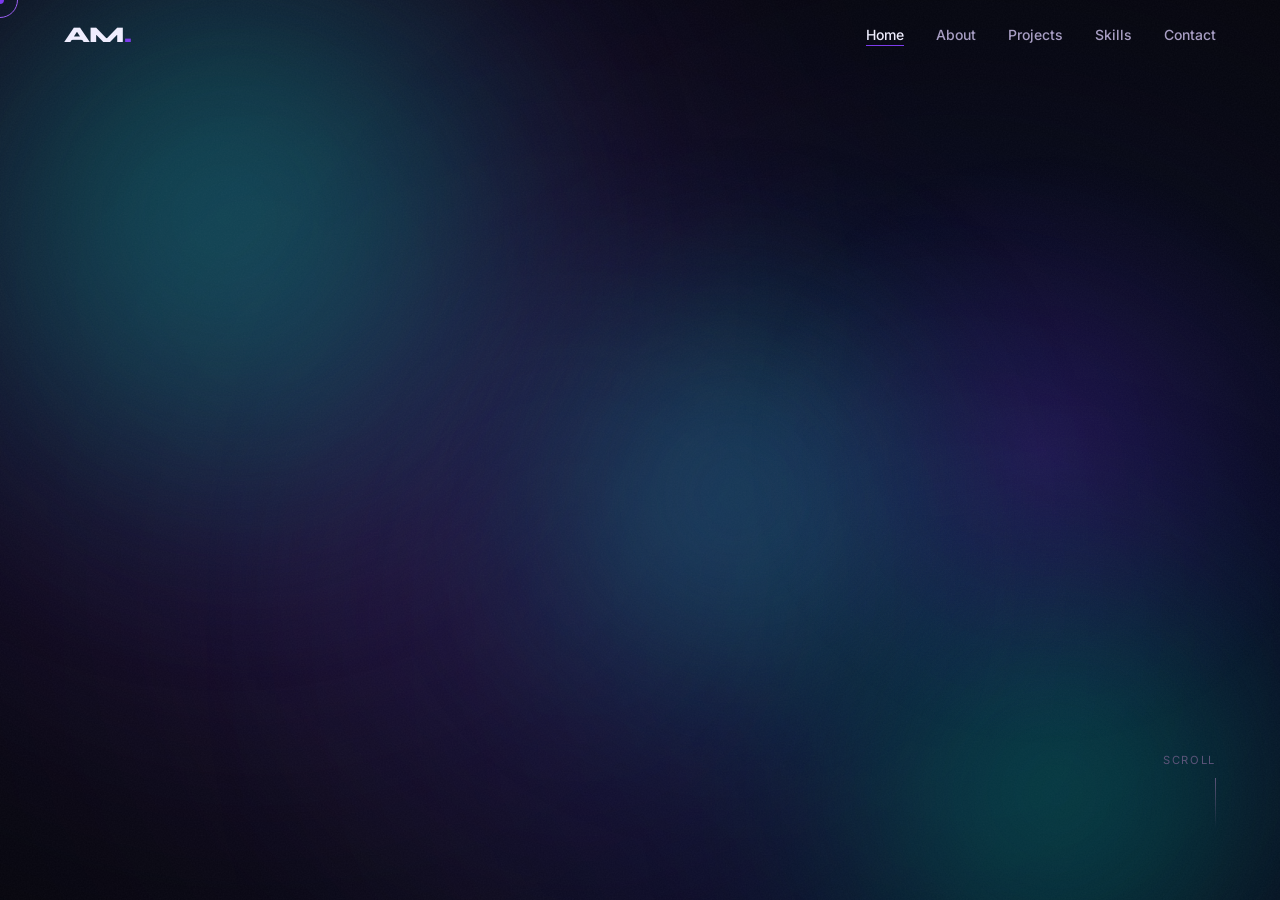
==== index.html @ 467dbfb1 "feat: add Open Graph and Twitter meta tags for social preview" ====
<!DOCTYPE html>
<html lang="en">
  <head>
    <meta charset="UTF-8" />
    <meta name="viewport" content="width=device-width, initial-scale=1.0" />
    <meta name="description" content="Portfolio of Amir Mahdian — Computer Engineer building across ML, security, web, systems & robotics" />
    <title>Amir Mahdian · Portfolio</title>
    <link rel="preconnect" href="https://fonts.googleapis.com" />
    <link rel="preconnect" href="https://fonts.gstatic.com" crossorigin />
    <link rel="preconnect" href="https://cdn.jsdelivr.net" crossorigin />
    <!-- Preload critical font files directly -->
    <link rel="preload" href="https://fonts.gstatic.com/s/syne/v22/8vIH7w4qzbaVz3x0.woff2" as="font" type="font/woff2" crossorigin />

    <!-- Load fonts async so they don't block render -->
    <link rel="preconnect" href="https://fonts.googleapis.com" />
    <link rel="preconnect" href="https://fonts.gstatic.com" crossorigin />
    <link rel="stylesheet" href="https://fonts.googleapis.com/css2?family=Syne:wght@400;600;700;800&family=Inter:wght@300;400;500;600&display=swap" media="print" onload="this.media='all'" />
    <noscript><link rel="stylesheet" href="https://fonts.googleapis.com/css2?family=Syne:wght@400;600;700;800&family=Inter:wght@300;400;500;600&display=swap" /></noscript>
    <link rel="icon" type="image/svg+xml" href="data:image/svg+xml,<svg xmlns='http://www.w3.org/2000/svg' viewBox='0 0 100 100'><rect width='100' height='100' rx='16' fill='%2308080F'/><text y='72' x='46' text-anchor='middle' font-size='48' font-family='sans-serif' font-weight='900' fill='%23F0EEFF'>AM</text><text y='72' x='82' text-anchor='middle' font-size='60' font-family='sans-serif' font-weight='900' fill='%237C3AED'>.</text></svg>" />
    <link rel="stylesheet" href="css/style.css" />

    <!-- ─── Open Graph — LinkedIn, Slack, Discord, iMessage previews ─── -->
    <meta property="og:type"         content="website" />
    <meta property="og:url"          content="https://amirm4hz.github.io" />
    <meta property="og:title"        content="Amir Mahdian · Computer Engineer" />
    <meta property="og:description"  content="Final-year CE student building across ML, cybersecurity, full-stack web and robotics. Based in Auckland, NZ." />
    <meta property="og:image"        content="https://amirm4hz.github.io/assets/images/og-preview.jpg" />
    <meta property="og:image:width"  content="1200" />
    <meta property="og:image:height" content="630" />
    <meta property="og:site_name"    content="Amir Mahdian Portfolio" />

    <!-- ─── Twitter / X card ─── -->
    <meta name="twitter:card"        content="summary_large_image" />
    <meta name="twitter:title"       content="Amir Mahdian · Computer Engineer" />
    <meta name="twitter:description" content="Final-year CE student building across ML, cybersecurity, full-stack web and robotics. Based in Auckland, NZ." />
    <meta name="twitter:image"       content="https://amirm4hz.github.io/assets/images/og-preview.jpg" />
  </head>
  <body>

    <div class="scroll-progress" id="scrollProgress"></div>
    <!-- Grain texture overlay -->
    <svg class="grain" aria-hidden="true">
      <filter id="grain-filter">
        <feTurbulence
          type="fractalNoise"
          baseFrequency="0.65"
          numOctaves="3"
          stitchTiles="stitch"
        />
        <feColorMatrix type="saturate" values="0" />
      </filter>
      <rect width="100%" height="100%" filter="url(#grain-filter)" />
    </svg>
    
    <div class="nebula-bg" aria-hidden="true">
      <div class="nebula-blob blob-1"></div>
      <div class="nebula-blob blob-2"></div>
      <div class="nebula-blob blob-3"></div>
    </div>

    <!-- PAGE LOADER -->
    <div class="loader" id="loader">
      <span class="loader__logo">AM<span class="accent">.</span></span>
    </div>

    <!-- CUSTOM CURSOR -->
    <div class="cursor-dot" id="cursorDot"></div>
    <div class="cursor-outline" id="cursorOutline"></div>

    <!-- NAV -->
    <nav class="nav" id="nav">
      <div class="nav__logo">AM<span class="accent">.</span></div>
      <ul class="nav__links">
        <li><a href="#hero"     class="nav__link">Home</a></li>
        <li><a href="#about"    class="nav__link">About</a></li>
        <li><a href="#projects" class="nav__link">Projects</a></li>
        <li><a href="#skills"   class="nav__link">Skills</a></li>
        <li><a href="#contact"  class="nav__link">Contact</a></li>
      </ul>
      <button class="nav__hamburger" id="hamburger" aria-label="Toggle menu">
        <span></span><span></span><span></span>
      </button>
    </nav>

    <!-- Aurora — fixed globally across all sections -->
    <div class="aurora" aria-hidden="true">
      <div class="aurora__blob aurora__blob--1"></div>
      <div class="aurora__blob aurora__blob--2"></div>
      <div class="aurora__blob aurora__blob--3"></div>
    </div>

    <main class="scroll-container" id="scrollContainer">

      <!-- ═══ HERO ═══ -->
      <section class="section" id="hero">
        <div class="starfield" aria-hidden="true"></div>
        <div class="hero__content">
          <p class="hero__greeting">Hey, I'm</p>
          <h1 class="hero__name" data-text="Amir Mahdian">Amir Mahdian</h1>
          <div class="hero__title-wrap">
            <span class="hero__title-static">I build&nbsp;</span>
            <span class="hero__typewriter" id="typewriter"></span>
          </div>
          <p class="hero__bio">
            Striker mentality meets silicon. I don't just write code, I engineer experiences that hit hard and fast. From AI that anticipates your needs to systems that run like they're chasing a World Cup, every line serves the user and pushes the limits of what's possible.
          </p>
          <div class="hero__cta">
            <a href="#projects" class="btn btn--primary">View Projects</a>
            <a href="#contact"  class="btn btn--outline">Get In Touch</a>
          </div>
        </div>
        <div class="hero__orb" aria-hidden="true"></div>
        <div class="scroll-hint" aria-hidden="true">
          <span>scroll</span>
          <div class="scroll-hint__line"></div>
        </div>
      </section>

      <!-- ═══ ABOUT ═══ -->
      <section class="section" id="about">

        <!-- Background photo slideshow -->
        <div class="about__slideshow" aria-hidden="true" id="aboutSlideshow">
          <div class="about__slide is-active" style="background-image: url('assets/images/slideshow/slide1.webp')"></div>
          <div class="about__slide" style="background-image: url('assets/images/slideshow/slide2.webp')"></div>
          <div class="about__slide" style="background-image: url('assets/images/slideshow/slide3.webp')"></div>
          <div class="about__slide" style="background-image: url('assets/images/slideshow/slide4.webp')"></div>
          <div class="about__slide" style="background-image: url('assets/images/slideshow/slide5.webp')"></div>
        </div>
        <div class="about__overlay" aria-hidden="true"></div>

        <div class="section__inner">
          <h2 class="section__title">About <span class="accent">Me</span></h2>
          <div class="about__grid">

            <div class="about__avatar-wrap">
              <div class="about__avatar">
                <img
                  src="assets/images/avatar.webp"
                  alt="Amir Mahdian"
                  class="about__img"
                  loading="lazy"
                  decoding="async"
                  fetchpriority="low"
                  onerror="this.style.display='none'; document.querySelector('.about__avatar-fallback').style.display='flex';"
                />
                <div class="about__avatar-fallback">AM</div>
              </div>
              <div class="about__blob" aria-hidden="true"></div>
            </div>

            <div class="about__text">
              <p class="about__bio">
                I’m a final-year Computer Engineering student at the University of Auckland
                 who loves turning abstract logic into tangible solutions. My technical 
                 background is a bit of a Swiss Army knife—spanning machine learning, 
                 cybersecurity, full-stack web, and robotics. Whether I'm architecting a 
                 complex system or hunting for goals as a striker for Albany United, I'm 
                 always looking for the most efficient way to hit the target.
              </p>
              <!-- Cycling facts typewriter -->
              <div class="about__fact-wrap" style="min-height: 2rem;">
                <span class="scramble-text accent" id="aboutFactText">[SYS.EDU] B.E. (Hons) Computer Engineering @ UoA</span> <span class="cursor-blink">_</span>
              </div>
            </div>

          </div>
        </div>
      </section>

      <!-- ═══ PROJECTS ═══ -->
      <section class="section" id="projects">
        <div class="starfield" aria-hidden="true"></div>
        <div class="section__inner">
          <h2 class="section__title">Personal <span class="accent">Projects</span></h2>
          <div class="projects__grid">

            <!-- Project 1 -->
            <div class="project-card project-card--security" data-tilt data-tilt-max="8" data-tilt-glare data-tilt-max-glare="0.15">
              <div class="project-card__banner" style="--card-color:#E74C3C">
                <img src="https://cdn.jsdelivr.net/gh/devicons/devicon@latest/icons/python/python-original.svg" 
                     class="project-card__banner-icon" alt="Python" width="28" height="28" loading="lazy">
                <img src="https://cdn.jsdelivr.net/gh/devicons/devicon@latest/icons/scikitlearn/scikitlearn-original.svg" 
                     class="project-card__banner-icon" alt="scikit-learn" width="28" height="28" loading="lazy">
              </div>
              <div class="project-card__top">
                <span class="project-card__num">01</span>
                <div class="project-card__links">
                  <a href="https://github.com/amirm4hz/network-ids" target="_blank" rel="noopener" class="icon-link" aria-label="GitHub">
                    <svg xmlns="http://www.w3.org/2000/svg" viewBox="0 0 24 24" fill="currentColor"><path d="M12 0C5.37 0 0 5.37 0 12c0 5.3 3.438 9.8 8.205 11.385.6.113.82-.258.82-.577v-2.165c-3.338.726-4.033-1.416-4.033-1.416-.546-1.387-1.333-1.756-1.333-1.756-1.089-.745.083-.729.083-.729 1.205.084 1.839 1.237 1.839 1.237 1.07 1.834 2.807 1.304 3.492.997.107-.775.418-1.305.762-1.604-2.665-.305-5.467-1.334-5.467-5.931 0-1.311.469-2.381 1.236-3.221-.124-.303-.535-1.524.117-3.176 0 0 1.008-.322 3.301 1.23A11.509 11.509 0 0112 5.803c1.02.005 2.047.138 3.006.404 2.291-1.552 3.297-1.23 3.297-1.23.653 1.653.242 2.874.118 3.176.77.84 1.235 1.911 1.235 3.221 0 4.609-2.807 5.624-5.479 5.929.43.372.823 1.102.823 2.222v3.293c0 .319.192.694.801.576C20.566 21.797 24 17.3 24 12c0-6.63-5.37-12-12-12z"/></svg>
                  </a>
                </div>
              </div>
              <h3 class="project-card__title">AI-Powered Network Intrusion Detection System</h3>
              <p class="project-card__desc">Real-time anomaly detection using ML models trained on network traffic to identify and classify threats.</p>
              <div class="project-card__tags">
                <span class="tag">Python</span>
                <span class="tag">Scikit-learn</span>
                <span class="tag">Scapy</span>
                <span class="tag">ML</span>
              </div>
            </div>

            <!-- Project 2 -->
            <div class="project-card project-card--web" data-tilt data-tilt-max="8" data-tilt-glare data-tilt-max-glare="0.15">
              <div class="project-card__banner" style="--card-color:#00BCD4">
                <img src="https://cdn.jsdelivr.net/gh/devicons/devicon@latest/icons/react/react-original.svg" 
                     class="project-card__banner-icon" alt="React" width="28" height="28" loading="lazy">
                <img src="https://cdn.jsdelivr.net/gh/devicons/devicon@latest/icons/nodejs/nodejs-original.svg" 
                     class="project-card__banner-icon" alt="Node.js" width="28" height="28" loading="lazy">
                <img src="https://cdn.jsdelivr.net/gh/devicons/devicon@latest/icons/postgresql/postgresql-original.svg" 
                     class="project-card__banner-icon" alt="PostgreSQL" width="28" height="28" loading="lazy">
              </div>
              <div class="project-card__top">
                <span class="project-card__num">02</span>
                <div class="project-card__links">
                  <a href="https://github.com/amirm4hz/collaborative-code-editor" target="_blank" rel="noopener" class="icon-link" aria-label="GitHub">
                    <svg xmlns="http://www.w3.org/2000/svg" viewBox="0 0 24 24" fill="currentColor"><path d="M12 0C5.37 0 0 5.37 0 12c0 5.3 3.438 9.8 8.205 11.385.6.113.82-.258.82-.577v-2.165c-3.338.726-4.033-1.416-4.033-1.416-.546-1.387-1.333-1.756-1.333-1.756-1.089-.745.083-.729.083-.729 1.205.084 1.839 1.237 1.839 1.237 1.07 1.834 2.807 1.304 3.492.997.107-.775.418-1.305.762-1.604-2.665-.305-5.467-1.334-5.467-5.931 0-1.311.469-2.381 1.236-3.221-.124-.303-.535-1.524.117-3.176 0 0 1.008-.322 3.301 1.23A11.509 11.509 0 0112 5.803c1.02.005 2.047.138 3.006.404 2.291-1.552 3.297-1.23 3.297-1.23.653 1.653.242 2.874.118 3.176.77.84 1.235 1.911 1.235 3.221 0 4.609-2.807 5.624-5.479 5.929.43.372.823 1.102.823 2.222v3.293c0 .319.192.694.801.576C20.566 21.797 24 17.3 24 12c0-6.63-5.37-12-12-12z"/></svg>
                  </a>
                  <a href="https://collabcode-delta.vercel.app/" target="_blank" rel="noopener" class="icon-link" aria-label="Live demo">
                    <svg xmlns="http://www.w3.org/2000/svg" viewBox="0 0 24 24" fill="none" stroke="currentColor" stroke-width="2"><path d="M18 13v6a2 2 0 01-2 2H5a2 2 0 01-2-2V8a2 2 0 012-2h6"/><polyline points="15 3 21 3 21 9"/><line x1="10" y1="14" x2="21" y2="3"/></svg>
                  </a>
                </div>
              </div>
              <h3 class="project-card__title">Real-Time Collaborative Code Editor</h3>
              <p class="project-card__desc">A browser-based editor supporting live multi-user collaboration with conflict-free synced state.</p>
              <div class="project-card__tags">
                <span class="tag">JavaScript</span>
                <span class="tag">WebSockets</span>
                <span class="tag">Node.js</span>
                <span class="tag">CRDT</span>
              </div>
            </div>

            <!-- Project 3 -->
            <div class="project-card project-card--privacy" data-tilt data-tilt-max="8" data-tilt-glare data-tilt-max-glare="0.15">
              <div class="project-card__banner" style="--card-color:#FF9800">
                <img src="https://cdn.jsdelivr.net/gh/devicons/devicon@latest/icons/python/python-original.svg" 
                     class="project-card__banner-icon" alt="Python" width="28" height="28" loading="lazy">
                <img src="https://cdn.jsdelivr.net/gh/devicons/devicon@latest/icons/bash/bash-original.svg" 
                     class="project-card__banner-icon" alt="Bash" width="28" height="28" loading="lazy">
              </div>
              <div class="project-card__top">
                <span class="project-card__num">03</span>
                <div class="project-card__links">
                  <a href="https://github.com/amirm4hz/secure-p2p" target="_blank" rel="noopener" class="icon-link" aria-label="GitHub">
                    <svg xmlns="http://www.w3.org/2000/svg" viewBox="0 0 24 24" fill="currentColor"><path d="M12 0C5.37 0 0 5.37 0 12c0 5.3 3.438 9.8 8.205 11.385.6.113.82-.258.82-.577v-2.165c-3.338.726-4.033-1.416-4.033-1.416-.546-1.387-1.333-1.756-1.333-1.756-1.089-.745.083-.729.083-.729 1.205.084 1.839 1.237 1.839 1.237 1.07 1.834 2.807 1.304 3.492.997.107-.775.418-1.305.762-1.604-2.665-.305-5.467-1.334-5.467-5.931 0-1.311.469-2.381 1.236-3.221-.124-.303-.535-1.524.117-3.176 0 0 1.008-.322 3.301 1.23A11.509 11.509 0 0112 5.803c1.02.005 2.047.138 3.006.404 2.291-1.552 3.297-1.23 3.297-1.23.653 1.653.242 2.874.118 3.176.77.84 1.235 1.911 1.235 3.221 0 4.609-2.807 5.624-5.479 5.929.43.372.823 1.102.823 2.222v3.293c0 .319.192.694.801.576C20.566 21.797 24 17.3 24 12c0-6.63-5.37-12-12-12z"/></svg>
                  </a>
                </div>
              </div>
              <h3 class="project-card__title">Encrypted P2P File Sharing CLI Tool</h3>
              <p class="project-card__desc">Command-line peer-to-peer file transfer with end-to-end AES encryption and zero server dependency.</p>
              <div class="project-card__tags">
                <span class="tag">Python</span>
                <span class="tag">Sockets</span>
                <span class="tag">AES</span>
                <span class="tag">CLI</span>
              </div>
            </div>

          </div>
        </div>
      </section>

      <!-- ═══ SKILLS ═══ -->
      <section class="section" id="skills">

        <canvas id="skillBubbleCanvas"></canvas>

        <div class="skills__header">
          <h2 class="section__title">Tech <span class="accent">Stack</span></h2>
          <p class="skills__hint">Grab and throw the skills ↓</p>
        </div>

      </section>


      <!-- ═══ CONTACT ═══ -->
      <section class="section" id="contact">
        <div class="starfield" aria-hidden="true"></div>
        <div class="section__inner">
          <h2 class="section__title">Get In <span class="accent">Touch</span></h2>
          <p class="contact__sub">Open to grad roles, internships, and interesting collabs. Don't be a stranger.</p>
          <div class="contact__layout">
            <form class="contact__form" id="contactForm" action="https://formspree.io/f/xlgzjnvv" method="POST">
              <div class="form-group">
                <label for="name">Name</label>
                <input type="text" id="name" name="name" placeholder="Your name" required />
              </div>
              <div class="form-group">
                <label for="email">Email</label>
                <input type="email" id="email" name="email" placeholder="your@email.com" required />
              </div>
              <div class="form-group">
                <label for="message">Message</label>
                <textarea id="message" name="message" rows="5" placeholder="What's on your mind?" required></textarea>
              </div>
              <button type="submit" class="btn btn--primary btn--full" id="submitBtn">Send Message</button>
              <div id="formError" class="form__error" role="alert" aria-live="assertive" style="display:none"></div>
              <p class="form__success" id="formSuccess" aria-live="polite">✓ Message sent — I'll get back to you soon.</p>
            </form>
            <div class="contact__socials">
              <a href="https://github.com/amirm4hz" target="_blank" rel="noopener" class="social-link">
                <svg xmlns="http://www.w3.org/2000/svg" viewBox="0 0 24 24" fill="currentColor"><path d="M12 0C5.37 0 0 5.37 0 12c0 5.3 3.438 9.8 8.205 11.385.6.113.82-.258.82-.577v-2.165c-3.338.726-4.033-1.416-4.033-1.416-.546-1.387-1.333-1.756-1.333-1.756-1.089-.745.083-.729.083-.729 1.205.084 1.839 1.237 1.839 1.237 1.07 1.834 2.807 1.304 3.492.997.107-.775.418-1.305.762-1.604-2.665-.305-5.467-1.334-5.467-5.931 0-1.311.469-2.381 1.236-3.221-.124-.303-.535-1.524.117-3.176 0 0 1.008-.322 3.301 1.23A11.509 11.509 0 0112 5.803c1.02.005 2.047.138 3.006.404 2.291-1.552 3.297-1.23 3.297-1.23.653 1.653.242 2.874.118 3.176.77.84 1.235 1.911 1.235 3.221 0 4.609-2.807 5.624-5.479 5.929.43.372.823 1.102.823 2.222v3.293c0 .319.192.694.801.576C20.566 21.797 24 17.3 24 12c0-6.63-5.37-12-12-12z"/></svg>
                github.com/amirm4hz
              </a>
              <a href="https://www.linkedin.com/in/amir-mahdian-775828161" target="_blank" rel="noopener" class="social-link">
                <svg xmlns="http://www.w3.org/2000/svg" viewBox="0 0 24 24" fill="currentColor"><path d="M20.447 20.452h-3.554v-5.569c0-1.328-.027-3.037-1.852-3.037-1.853 0-2.136 1.445-2.136 2.939v5.667H9.351V9h3.414v1.561h.046c.477-.9 1.637-1.85 3.37-1.85 3.601 0 4.267 2.37 4.267 5.455v6.286zM5.337 7.433a2.062 2.062 0 01-2.063-2.065 2.064 2.064 0 112.063 2.065zm1.782 13.019H3.555V9h3.564v11.452zM22.225 0H1.771C.792 0 0 .774 0 1.729v20.542C0 23.227.792 24 1.771 24h20.451C23.2 24 24 23.227 24 22.271V1.729C24 .774 23.2 0 22.222 0h.003z"/></svg>
                Amir Mahdian
              </a>
              <a href="mailto:amirmahdian16@gmail.com" class="social-link">
                <svg xmlns="http://www.w3.org/2000/svg" viewBox="0 0 24 24" fill="none" stroke="currentColor" stroke-width="2"><path d="M4 4h16c1.1 0 2 .9 2 2v12c0 1.1-.9 2-2 2H4c-1.1 0-2-.9-2-2V6c0-1.1.9-2 2-2z"/><polyline points="22,6 12,12 2,6"/></svg>
                amirmahdian16@gmail.com
              </a>
            </div>
          </div>
        </div>
        <div class="contact__particles" id="particles" aria-hidden="true"></div>
      </section>

      <!-- FOOTER -->
      <footer class="footer">
        <p>Designed & built by <span class="accent">Amir Mahdian</span> · Auckland, NZ · 2026</p>
      </footer>

    </main>

    <!-- CDN SCRIPTS — deferred so they don't block initial paint -->
    <script defer src="https://cdnjs.cloudflare.com/ajax/libs/gsap/3.12.5/gsap.min.js"></script>
    <script defer src="https://cdnjs.cloudflare.com/ajax/libs/gsap/3.12.5/ScrollTrigger.min.js"></script>
    <script defer src="https://cdnjs.cloudflare.com/ajax/libs/vanilla-tilt/1.8.1/vanilla-tilt.min.js"></script>
    <script defer src="js/animations.js"></script>
    <script defer src="js/main.js"></script>
  </body>
</html>
---- css/style.css ----
/* ═══════════════════════════════════════════════
   TABLE OF CONTENTS
   1. Custom Properties
   2. Reset & Base
   3. Typography
   4. Custom Cursor
   5. Navigation
   6. Scroll Container & Sections
   7. Hero
   8. About
   9. Projects
   10. Skills
   11. Contact
   12. Buttons
   13. Utilities
   14. Page Loader
   15. Stars & Shooting Stars
   16. Responsive
═══════════════════════════════════════════════ */


/* ─── 1. CUSTOM PROPERTIES ─── */
:root {
  --accent:        #7C3AED;
  --accent-light:  #9D5FF5;
  --accent-glow:   rgba(124, 58, 237, 0.35);
  --accent-subtle: rgba(124, 58, 237, 0.08);
  --bg:            #08080F;
  --bg-elevated:   #0F0F1A;
  --bg-card:       #12121F;
  --border:        rgba(255, 255, 255, 0.07);
  --text-primary:  #F0EEFF;
  --text-secondary:#A89EC4;
  --text-muted:    #5B5378;
  --font-display:  'Syne', sans-serif;
  --font-body:     'Inter', sans-serif;
  --space-xs:  0.5rem;
  --space-sm:  1rem;
  --space-md:  2rem;
  --space-lg:  4rem;
  --space-xl:  8rem;
  --radius-sm: 6px;
  --radius-md: 12px;
  --radius-lg: 20px;
  --ease-out:  cubic-bezier(0.16, 1, 0.3, 1);
  --ease-in:   cubic-bezier(0.7, 0, 0.84, 0);
  --nav-h: 70px;
}


/* ─── 2. RESET & BASE ─── */
*, *::before, *::after { box-sizing: border-box; margin: 0; padding: 0; }

html { font-size: 16px; scroll-behavior: smooth; cursor: none; overflow-x: hidden;}

body {
  font-family: var(--font-body);
  background-color: var(--bg);
  color: var(--text-primary);
  line-height: 1.7;
  overflow-x: hidden;
  scrollbar-width: thin;
  scrollbar-color: var(--accent) transparent;
}

body::-webkit-scrollbar { width: 4px; }
body::-webkit-scrollbar-track { background: transparent; }
body::-webkit-scrollbar-thumb { background: var(--accent); border-radius: 10px; }

img { max-width: 100%; display: block; }
a   { color: inherit; text-decoration: none; }
ul  { list-style: none; }
button { font-family: inherit; cursor: none; border: none; background: none; }


/* ─── 3. TYPOGRAPHY ─── */
h1, h2, h3, h4 {
  font-family: var(--font-display);
  font-weight: 800;
  line-height: 1.1;
  letter-spacing: -0.02em;
}

.accent { color: var(--accent); }

.section__title {
  font-size: clamp(2.5rem, 5vw, 4rem);
  margin-bottom: var(--space-lg);
}


/* ─── 4. CUSTOM CURSOR ─── */
.cursor-dot, .cursor-outline {
  position: fixed;
  top: 0; left: 0;
  pointer-events: none;
  z-index: 9999;
  border-radius: 50%;
  transform: translate(-50%, -50%);
  transition: opacity 0.3s;
}

.cursor-dot { width: 8px; height: 8px; background: var(--accent); }

.cursor-outline {
  width: 36px; height: 36px;
  border: 1.5px solid var(--accent-light);
  transition: transform 0.12s var(--ease-out),
              width 0.3s var(--ease-out),
              height 0.3s var(--ease-out),
              border-color 0.3s;
}

.cursor-outline.is-hovering {
  width: 56px; height: 56px;
  border-color: var(--accent);
  background: var(--accent-glow);
}

@media (hover: none) {
  .cursor-dot, .cursor-outline { display: none; }
  html { cursor: auto; }
}


/* ─── 5. NAVIGATION ─── */
.nav {
  position: fixed;
  top: 0; left: 0; right: 0;
  height: var(--nav-h);
  display: flex;
  align-items: center;
  justify-content: space-between;
  padding: 0 var(--space-lg);
  z-index: 100;
  background: transparent;
  transition: background 0.4s, backdrop-filter 0.4s;
}

.nav--scrolled {
  background: rgba(8, 8, 15, 0.85);
  backdrop-filter: blur(12px);
  border-bottom: 1px solid var(--border);
}

.nav__logo {
  font-family: var(--font-display);
  font-size: 1.4rem;
  font-weight: 800;
  letter-spacing: -0.03em;
}

.nav__links { display: flex; gap: var(--space-md); }

.nav__link {
  font-size: 0.875rem;
  font-weight: 500;
  color: var(--text-secondary);
  transition: color 0.2s;
  position: relative;
}

.nav__link::after {
  content: '';
  position: absolute;
  bottom: -3px; left: 0;
  width: 0; height: 1.5px;
  background: var(--accent);
  transition: width 0.3s var(--ease-out);
}

.nav__link:hover       { color: var(--text-primary); }
.nav__link:hover::after { width: 100%; }
.nav__link.is-active   { color: var(--text-primary); }
.nav__link.is-active::after { width: 100%; }

.nav__hamburger {
  display: none;
  flex-direction: column;
  gap: 5px;
  padding: 4px;
}

.nav__hamburger span {
  display: block;
  width: 24px; height: 2px;
  background: var(--text-primary);
  border-radius: 2px;
  transition: transform 0.35s var(--ease-out),
              opacity  0.35s var(--ease-out);
}

.nav__hamburger.is-open span:nth-child(1) { transform: translateY(7px) rotate(45deg); }
.nav__hamburger.is-open span:nth-child(2) { opacity: 0; transform: scaleX(0); }
.nav__hamburger.is-open span:nth-child(3) { transform: translateY(-7px) rotate(-45deg); }


/* ─── 6. SCROLL CONTAINER & SECTIONS ─── */
.scroll-container {
  height: 100dvh;
  overflow-y: scroll;
  overflow-x: hidden;
  /* scroll snap removed — free scrolling */
  scroll-behavior: smooth;
  scrollbar-width: none;
}

.scroll-container::-webkit-scrollbar { display: none; }

.section {
  /* min-height instead of fixed height — content can grow */
  min-height: 100dvh;
  height: auto;
  position: relative;
  display: flex;
  align-items: center;
  justify-content: center;
  overflow: hidden;
}

.section__inner {
  width: 100%;
  max-width: 1200px;
  padding: calc(var(--nav-h) + var(--space-lg)) var(--space-lg) var(--space-lg);
  position: relative;
  z-index: 2;
}


/* ─── 7. HERO ─── */
.hero__content {
  max-width: 800px;
  padding: 3rem var(--space-lg) 100px;
  z-index: 2;
  position: relative;
}

.hero__greeting {
  font-size: 1rem;
  font-weight: 500;
  color: var(--accent);
  letter-spacing: 0.15em;
  text-transform: uppercase;
  margin-bottom: var(--space-sm);
  opacity: 0;
  transform: translateY(20px);
}

.hero__name {
  font-size: clamp(3.5rem, 10vw, 8rem);
  line-height: 1;
  background: linear-gradient(135deg, var(--text-primary) 0%, var(--accent-light) 100%);
  -webkit-background-clip: text;
  -webkit-text-fill-color: transparent;
  background-clip: text;
  margin-bottom: var(--space-sm);
  opacity: 0;
  transform: translateY(30px);
  display: inline-block;
  padding-right: 0.15em;
  padding-bottom: 0.1em;
  position: relative;
}

.hero__title-wrap {
  display: flex;
  align-items: center;
  font-family: var(--font-display);
  font-size: clamp(1.2rem, 3vw, 2rem);
  font-weight: 600;
  color: var(--text-secondary);
  margin-bottom: var(--space-md);
  opacity: 0;
  transform: translateY(20px);
}

.hero__typewriter {
  color: var(--accent-light);
  border-right: 2px solid var(--accent);
  padding-right: 4px;
  white-space: nowrap;
  overflow: hidden;
}

.hero__bio {
  font-size: 1.1rem;
  color: var(--text-secondary);
  max-width: 520px;
  line-height: 1.8;
  margin-bottom: var(--space-lg);
  opacity: 0;
  transform: translateY(20px);
}

.hero__cta {
  display: flex;
  gap: var(--space-sm);
  flex-wrap: wrap;
  opacity: 0;
  transform: translateY(20px);
}

.hero__orb {
  position: absolute;
  top: 50%; right: -5%;
  transform: translateY(-50%);
  width: min(600px, 80vw);
  height: min(600px, 80vw);
  border-radius: 50%;
  background: radial-gradient(circle at center,
    rgba(124, 58, 237, 0.18) 0%,
    rgba(124, 58, 237, 0.04) 50%,
    transparent 70%
  );
  pointer-events: none;
  animation: orb-breathe 6s ease-in-out infinite;
  z-index: 1;
}

@keyframes orb-breathe {
  0%, 100% { transform: translateY(-50%) scale(1);    opacity: 0.7; }
  50%       { transform: translateY(-50%) scale(1.08); opacity: 1;   }
}

/* ─────────────────────────────────────────────
   AURORA NEBULA — hero background
───────────────────────────────────────────── */
.aurora {
  position: fixed; /* was absolute — now covers entire viewport always */
  inset: 0;
  pointer-events: none;
  z-index: 0;
  overflow: hidden;
}

.aurora__blob {
  position: absolute;
  border-radius: 50%;
  filter: blur(90px);
  opacity: 0.38;
}

.aurora__blob--1 {
  width: 55vw;
  height: 55vw;
  background: radial-gradient(circle, #00C9A7, #007A63, transparent 70%);
  top: -15%;
  left: -10%;
  animation: aurora-drift 14s 0s ease-in-out infinite alternate;
}

.aurora__blob--2 {
  width: 45vw;
  height: 45vw;
  background: radial-gradient(circle, #00B896, #006B55, transparent 70%);
  bottom: -20%;
  right: -5%;
  animation: aurora-drift 18s -6s ease-in-out infinite alternate;
}

.aurora__blob--3 {
  width: 35vw;
  height: 35vw;
  background: radial-gradient(circle, #7C3AED, #00A87A, transparent 70%);
  top: 30%;
  left: 40%;
  animation: aurora-drift 22s -11s ease-in-out infinite alternate;
}

@keyframes aurora-drift {
  0%   { transform: translate(0px, 0px)    scale(1);    opacity: 0.32; }
  33%  { transform: translate(30px, -20px) scale(1.06); opacity: 0.42; }
  66%  { transform: translate(-20px, 15px) scale(0.96); opacity: 0.36; }
  100% { transform: translate(10px, -30px) scale(1.04); opacity: 0.38; }
}

@media (max-width: 600px) {
  .aurora__blob { opacity: 0.22; filter: blur(70px); }
}

.scroll-hint {
  position: absolute;
  bottom: calc(var(--space-md) + 0.5rem);
  left: 50%;
  transform: translateX(-50%);
  display: flex;
  flex-direction: column;
  align-items: center;
  gap: 8px;
  color: var(--text-muted);
  font-size: 0.7rem;
  letter-spacing: 0.15em;
  text-transform: uppercase;
  z-index: 2;
}

@media (min-width: 900px) {
  .scroll-hint {
    left: auto;
    right: var(--space-lg);
    transform: none;
    bottom: calc(var(--space-lg) + 0.5rem);
    align-items: flex-end;
  }
}

.scroll-hint__line {
  width: 1px; height: 50px;
  background: linear-gradient(to bottom, var(--text-muted), transparent);
  animation: scroll-line 2s ease-in-out infinite;
}

@keyframes scroll-line {
  0%   { transform: scaleY(0); transform-origin: top;    opacity: 1; }
  50%  { transform: scaleY(1); transform-origin: top;    opacity: 1; }
  100% { transform: scaleY(1); transform-origin: bottom; opacity: 0; }
}


/* ─── 8. ABOUT ─── */

/* Background slideshow */
/* ─────────────────────────────────────────────
   ABOUT ME CINEMATIC BANNER
───────────────────────────────────────────── */
.about__slideshow {
  position: absolute;
  top: 0; left: 0;
  width: 100%; height: 100%;
  overflow: hidden;
  z-index: 0;
}

.about__slide {
  position: absolute;
  top: 0; left: 0;
  width: 100%; height: 100%;
  background-size: cover;
  background-position: center;
  opacity: 0;
  transform: scale(1);
  transition: opacity 2s ease-in-out; 
  
  /* BRINGS BACK COLOR: Removed grayscale and sepia. 
     Just kept it slightly dark and contrasted so text remains readable */
  filter: brightness(0.6) contrast(1.1);
}

/* When a slide becomes active, it fades in and slowly zooms in */
.about__slide.is-active {
  opacity: 1;
  animation: slowZoom 10s linear forwards;
}

@keyframes slowZoom {
  0%   { transform: scale(1); }
  100% { transform: scale(1.15); } /* Zooms in 15% over 10 seconds */
}

.about__slide:not(.is-active) {
  content-visibility: auto;
}

.about__overlay {
  position: absolute;
  top: 0; left: 0;
  width: 100%; height: 100%;
  background: 
    linear-gradient(to right, rgba(8, 8, 15, 0.85) 0%, rgba(8, 8, 15, 0.4) 100%),
    repeating-linear-gradient(
      to bottom,
      transparent,
      transparent 2px,
      rgba(0, 0, 0, 0.35) 2px,
      rgba(0, 0, 0, 0.35) 4px
    );
  z-index: 1;
  pointer-events: none;
}

/* Content above overlay */
#about .section__inner { z-index: 2; }

.about__grid {
  display: grid;
  grid-template-columns: 1fr 1.5fr;
  gap: var(--space-xl);
  align-items: center;
}

.about__avatar-wrap {
  position: relative;
  display: flex;
  justify-content: center;
}

.about__avatar {
  width: 280px; height: 280px;
  border-radius: var(--radius-lg);
  background: var(--bg-elevated);
  border: 1px solid var(--border);
  overflow: hidden;
  position: relative;
  z-index: 1;
  display: flex;
  align-items: center;
  justify-content: center;
}

.about__img { width: 100%; height: 100%; object-fit: cover; }

.about__avatar-fallback {
  display: none;
  font-family: var(--font-display);
  font-size: 4rem;
  font-weight: 800;
  color: var(--accent);
}

.about__blob {
  position: absolute;
  inset: -20px;
  border-radius: 50%;
  background: var(--accent-glow);
  filter: blur(40px);
  z-index: 0;
  animation: orb-breathe 5s ease-in-out infinite;
}

/* --- OPTION A: STACKED TEXT SHADOWS --- */
.about__bio {
  font-size: 1.05rem;
  color: var(--text-primary);
  margin-bottom: var(--space-md);
  line-height: 1.9;
  
  /* CLEAN DARK SHADOW: No purple glow, just excellent readability */
  text-shadow: 
    0px 2px 5px rgba(0, 0, 0, 1),
    0px 5px 15px rgba(0, 0, 0, 0.8),
    0px 0px 30px rgba(0, 0, 0, 0.6);
}

#about .section__title {
  /* CLEAN DARK SHADOW */
  text-shadow: 
    0px 2px 5px rgba(0, 0, 0, 1),
    0px 5px 15px rgba(0, 0, 0, 0.8),
    0px 0px 30px rgba(0, 0, 0, 0.6);
}

/* ─────────────────────────────────────────────
   ULTIMATE CYBERPUNK TERMINAL BADGE (BULLETPROOF)
───────────────────────────────────────────── */
.about__fact-wrap {
  position: relative;
  display: inline-flex;
  align-items: center;
  min-height: 3rem;
  padding: 0.8rem 1.5rem;
  margin-top: 1.5rem;
  
  /* FORCE VISIBILITY & FRONT PLACEMENT */
  z-index: 50;
  opacity: 1;
  visibility: visible;
  color: var(--text-primary);
  
  /* Dark Glass + Tactical Blueprint Grid */
  background-color: rgba(12, 12, 20, 0.6); 
  background-image: 
    linear-gradient(rgba(124, 58, 237, 0.08) 1px, transparent 1px),
    linear-gradient(90deg, rgba(124, 58, 237, 0.08) 1px, transparent 1px);
  background-size: 15px 15px; 
  
  backdrop-filter: blur(12px);
  -webkit-backdrop-filter: blur(12px);
  
  border: 1px solid rgba(124, 58, 237, 0.3);
  border-radius: 8px;
  box-shadow: 
    0 4px 20px rgba(0, 0, 0, 0.4), 
    0 0 15px rgba(124, 58, 237, 0.15), 
    inset 0 0 10px rgba(124, 58, 237, 0.05);
    
  overflow: hidden;
  transition: all 0.3s ease-in-out;
  cursor: crosshair; 
}

/* Forces the text INSIDE the badge to sit above the glass and sweep effect */
.about__fact-wrap > * {
  position: relative;
  z-index: 5;
}

/* 1. The "Live Uplink" Pulsing Dot */
.about__fact-wrap::before {
  content: '';
  display: inline-block;
  position: relative;
  z-index: 5;
  width: 8px; height: 8px;
  min-width: 8px; 
  background-color: #10B981; 
  border-radius: 50%;
  margin-right: 12px;
  box-shadow: 0 0 10px #10B981;
  animation: uplink-pulse 1.5s infinite;
}

/* 2. The "System Override" Hover State */
.about__fact-wrap:hover {
  border-color: #06B6D4; 
  box-shadow: 
    0 4px 20px rgba(0, 0, 0, 0.5), 
    0 0 20px rgba(6, 182, 212, 0.3), 
    inset 0 0 15px rgba(6, 182, 212, 0.15);
  transform: translateY(-2px); 
}

.about__fact-wrap:hover::before {
  background-color: #06B6D4;
  box-shadow: 0 0 12px #06B6D4;
  animation: uplink-pulse 0.4s infinite; 
}

/* 3. The "Scanner Glare" Effect */
.about__fact-wrap::after {
  content: '';
  position: absolute;
  top: 0; left: -100%;
  width: 50%; height: 100%;
  z-index: 1;
  background: linear-gradient(
    to right,
    transparent,
    rgba(124, 58, 237, 0.15),
    transparent
  );
  transform: skewX(-25deg);
  animation: badge-scan 5s infinite;
  pointer-events: none;
}

@keyframes badge-scan {
  0% { left: -100%; }
  15% { left: 200%; } 
  100% { left: 200%; } 
}

@keyframes uplink-pulse {
  0%, 100% { opacity: 1; transform: scale(1); }
  50% { opacity: 0.4; transform: scale(0.85); }
}


/* ─── 9. PROJECTS ─── */
.projects__grid {
  display: grid;
  grid-template-columns: repeat(3, 1fr);
  gap: var(--space-md);
}

.project-card {
  background: var(--bg-card);
  border: 1px solid var(--border);
  border-radius: var(--radius-lg);
  padding: var(--space-md);
  display: flex;
  flex-direction: column;
  gap: var(--space-sm);
  position: relative;
  overflow: hidden;
  transition: border-color 0.3s, box-shadow 0.3s;
  transform-style: preserve-3d;
}

.project-card::before {
  content: '';
  position: absolute;
  inset: 0;
  border-radius: var(--radius-lg);
  background: linear-gradient(135deg, var(--accent-glow), transparent);
  opacity: 0;
  transition: opacity 0.4s;
  pointer-events: none;
}

.project-card:hover               { border-color: var(--accent); box-shadow: 0 0 40px var(--accent-glow); }
.project-card:hover::before       { opacity: 1; }

.project-card__top {
  display: flex;
  justify-content: space-between;
  align-items: center;
}

.project-card__num {
  font-family: var(--font-display);
  font-size: 0.75rem;
  font-weight: 700;
  color: var(--accent);
  letter-spacing: 0.1em;
}

.project-card__links { display: flex; gap: var(--space-xs); }

.icon-link {
  display: flex;
  align-items: center;
  justify-content: center;
  width: 32px; height: 32px;
  border-radius: var(--radius-sm);
  background: var(--bg-elevated);
  border: 1px solid var(--border);
  color: var(--text-secondary);
  transition: color 0.2s, border-color 0.2s, background 0.2s;
}

.icon-link svg { width: 15px; height: 15px; }

.icon-link:hover {
  color: var(--accent-light);
  border-color: var(--accent);
  background: var(--accent-subtle);
}

.project-card__title { font-size: 1.05rem; font-weight: 700; line-height: 1.3; }

.project-card__desc {
  font-size: 0.875rem;
  color: var(--text-secondary);
  line-height: 1.7;
  flex: 1;
}

.project-card__tags { display: flex; flex-wrap: wrap; gap: 6px; margin-top: auto; }

.tag {
  font-size: 0.7rem;
  font-weight: 600;
  letter-spacing: 0.05em;
  padding: 3px 10px;
  border-radius: 100px;
  background: var(--accent-subtle);
  color: var(--accent-light);
  border: 1px solid rgba(124, 58, 237, 0.2);
}

/* Project card banner with tech logos */
.project-card__banner {
  width: calc(100% + calc(var(--space-md) * 2));
  margin: calc(var(--space-md) * -1) calc(var(--space-md) * -1) var(--space-sm);
  padding: 1rem var(--space-md);
  background: linear-gradient(135deg, rgba(53, 114, 165, 0.12), rgba(53, 114, 165, 0.04));
  background: linear-gradient(
    135deg,
    color-mix(in srgb, var(--card-color) 12%, transparent),
    color-mix(in srgb, var(--card-color) 4%, transparent)
  );
  border-bottom: 1px solid rgba(53, 114, 165, 0.18);
  border-bottom: 1px solid color-mix(in srgb, var(--card-color) 25%, transparent);
  display: flex;
  align-items: center;
  gap: 1rem;
  border-radius: var(--radius-lg) var(--radius-lg) 0 0;
}

.project-card__banner-icon {
  width: 28px;
  height: 28px;
  opacity: 0.85;
  transition: opacity 0.2s, transform 0.2s;
  object-fit: contain;
}

.project-card:hover .project-card__banner-icon {
  opacity: 1;
  transform: scale(1.1);
}

/* ─── PROJECT COLOR THEMES ─── */
.project-card--security:hover {
  border-color: #E74C3C;
  box-shadow: 0 0 40px rgba(231, 76, 60, 0.35);
}

.project-card--security::after {
  background: radial-gradient(circle at var(--spotlight-x) var(--spotlight-y), rgba(231, 76, 60, 0.15), transparent 80%);
}

.project-card--web:hover {
  border-color: #00BCD4;
  box-shadow: 0 0 40px rgba(0, 188, 212, 0.35);
}

.project-card--web::after {
  background: radial-gradient(circle at var(--spotlight-x) var(--spotlight-y), rgba(0, 188, 212, 0.15), transparent 80%);
}

.project-card--privacy:hover {
  border-color: #FF9800;
  box-shadow: 0 0 40px rgba(255, 152, 0, 0.35);
}

.project-card--privacy::after {
  background: radial-gradient(circle at var(--spotlight-x) var(--spotlight-y), rgba(255, 152, 0, 0.15), transparent 80%);
}

/* ─── 10. SKILLS — throwable logo bubbles ─── */
#skills {
  position: relative;
  overflow: hidden;
  display: flex;
  align-items: flex-start;
  justify-content: center;
}

#skillBubbleCanvas {
  position: absolute;
  inset: 0;
  width: 100%;
  height: 100%;
  z-index: 1;
  cursor: none;
}

.skills__header {
  position: relative;
  z-index: 2;
  text-align: center;
  padding-top: calc(var(--nav-h) + 2rem);
  pointer-events: none;
  width: 100%;
}

.skills__hint {
  margin-top: 0.5rem;
  font-size: 0.75rem;
  color: var(--text-muted);
  letter-spacing: 0.06em;
}

@media (max-width: 900px) {
  .skills__header { padding-top: calc(var(--nav-h) + 1rem); }
  .skills__hint { font-size: 0.7rem; }
}


/* ─── 11. CONTACT ─── */
.contact__sub {
  color: var(--text-secondary);
  margin-top: -3rem;
  margin-bottom: var(--space-lg);
  font-size: 1.05rem;
}

.contact__layout {
  display: grid;
  grid-template-columns: 1.5fr 1fr;
  gap: var(--space-xl);
  align-items: start;
}

.contact__form { display: flex; flex-direction: column; gap: var(--space-sm); }

.form-group { display: flex; flex-direction: column; gap: 6px; }

.form-group label {
  font-size: 0.8rem;
  font-weight: 600;
  letter-spacing: 0.05em;
  text-transform: uppercase;
  color: var(--text-muted);
}

.form-group input,
.form-group textarea {
  width: 100%;
  padding: 12px 16px;
  background: var(--bg-elevated);
  border: 1px solid var(--border);
  border-radius: var(--radius-md);
  color: var(--text-primary);
  font-family: var(--font-body);
  font-size: 0.95rem;
  transition: border-color 0.3s, box-shadow 0.3s;
  outline: none;
  resize: vertical;
}

.form-group input::placeholder,
.form-group textarea::placeholder { color: var(--text-muted); }

.form-group input:focus,
.form-group textarea:focus {
  border-color: var(--accent);
  box-shadow: 0 0 0 3px var(--accent-glow);
}

.contact__socials {
  display: flex;
  flex-direction: column;
  gap: var(--space-sm);
  padding-top: var(--space-sm);
}

.social-link {
  display: flex;
  align-items: center;
  gap: 12px;
  padding: var(--space-sm) var(--space-md);
  background: var(--bg-elevated);
  border: 1px solid var(--border);
  border-radius: var(--radius-md);
  color: var(--text-secondary);
  font-size: 0.95rem;
  font-weight: 500;
  transition: color 0.3s, border-color 0.3s, transform 0.3s;
}

.social-link svg { width: 20px; height: 20px; flex-shrink: 0; }

.social-link:hover {
  color: var(--accent-light);
  border-color: var(--accent);
  transform: translateX(6px);
}

.contact__particles {
  position: absolute;
  inset: 0;
  pointer-events: none;
  z-index: 0;
  overflow: hidden;
}

#contact .section__inner { position: relative; z-index: 1; }


/* ─── 12. BUTTONS ─── */
.btn {
  display: inline-flex;
  align-items: center;
  justify-content: center;
  padding: 14px 32px;
  border-radius: var(--radius-md);
  font-family: var(--font-body);
  font-size: 0.9rem;
  font-weight: 600;
  letter-spacing: 0.02em;
  transition: transform 0.2s var(--ease-out), box-shadow 0.2s, background 0.2s;
  position: relative;
  overflow: hidden;
}

.btn::after {
  content: '';
  position: absolute;
  inset: 0;
  background: white;
  opacity: 0;
  transition: opacity 0.2s;
}

.btn:hover::after { opacity: 0.05; }
.btn:hover        { transform: translateY(-2px); }
.btn:active       { transform: translateY(0); }

.btn--primary {
  background: var(--accent);
  color: #fff;
  box-shadow: 0 4px 24px var(--accent-glow);
}

.btn--primary:hover { box-shadow: 0 8px 32px var(--accent-glow); }

.btn--outline {
  background: transparent;
  color: var(--text-primary);
  border: 1.5px solid var(--border);
}

.btn--outline:hover { border-color: var(--accent); color: var(--accent-light); }
.btn--full { width: 100%; }


/* ─── 13. UTILITIES ─── */
.visually-hidden {
  position: absolute;
  width: 1px; height: 1px;
  padding: 0; margin: -1px;
  overflow: hidden;
  clip: rect(0,0,0,0);
  white-space: nowrap;
  border: 0;
}

.form__error {
  display: none;
  color: #f8fafc;
  background: rgba(239, 68, 68, 0.12);
  border: 1px solid rgba(239, 68, 68, 0.25);
  padding: 12px 16px;
  border-radius: var(--radius-md);
  font-size: 0.95rem;
  line-height: 1.5;
  margin-bottom: 1rem;
}

.form__error--visible {
  display: block;
  animation: fade-up 0.4s var(--ease-out) forwards;
}

.form__success {
  display: none;
  color: var(--accent-light);
  font-size: 0.9rem;
  font-weight: 500;
  padding: 12px 16px;
  background: var(--accent-subtle);
  border: 1px solid rgba(124, 58, 237, 0.25);
  border-radius: var(--radius-md);
  text-align: center;
}

.form__success.is-visible {
  display: block;
  animation: fade-up 0.5s var(--ease-out) forwards;
}

@keyframes fade-up {
  from { opacity: 0; transform: translateY(10px); }
  to   { opacity: 1; transform: translateY(0); }
}

.footer {
  text-align: center;
  padding: var(--space-md);
  color: var(--text-muted);
  font-size: 0.8rem;
  border-top: 1px solid var(--border);
  background: var(--bg);
  position: relative;
  z-index: 2;
}

@keyframes particle-float {
  0%   { transform: translateY(0px)   translateX(0px);  }
  50%  { transform: translateY(-20px) translateX(10px); }
  100% { transform: translateY(-35px) translateX(-8px); }
}


/* ─── 14. PAGE LOADER ─── */
.loader {
  position: fixed;
  inset: 0;
  background: var(--bg);
  display: flex;
  align-items: center;
  justify-content: center;
  z-index: 9998;
  transition: opacity 0.6s var(--ease-out), visibility 0.6s;
}

.loader.is-hidden { opacity: 0; visibility: hidden; pointer-events: none; }

.loader__logo {
  font-family: var(--font-display);
  font-size: 2.5rem;
  font-weight: 800;
  letter-spacing: -0.03em;
  animation: loader-pulse 0.8s ease-in-out infinite alternate;
}

@keyframes loader-pulse {
  from { opacity: 0.2; transform: scale(0.96); }
  to   { opacity: 1;   transform: scale(1); }
}

/* ─────────────────────────────────────────────
   NEBULA BACKGROUND
───────────────────────────────────────────── */
.nebula-bg {
  position: fixed;
  top: 0; 
  left: 0;
  width: 100vw;
  height: 100vh;
  z-index: -1; /* Forces it to sit behind EVERYTHING on your site */
  pointer-events: none;
  overflow: hidden;
}

.nebula-blob {
  position: absolute;
  border-radius: 50%;
  filter: blur(140px); /* This heavy blur turns the circles into glowing gas */
  opacity: 0.6;
  animation: nebula-drift infinite alternate ease-in-out;
}

/* Violet accent blob (Top Left) */
.blob-1 {
  width: 60vw;
  height: 60vw;
  background: var(--accent-glow); /* Uses your existing purple accent! */
  top: -10%;
  left: -10%;
  animation-duration: 25s;
}

/* Deep blue blob (Bottom Right) */
.blob-2 {
  width: 70vw;
  height: 70vw;
  background: rgba(20, 40, 150, 0.4); /* Deep space blue */
  bottom: -20%;
  right: -10%;
  animation-duration: 32s;
  animation-delay: -5s;
}

/* Lighter purple blob (Center) */
.blob-3 {
  width: 50vw;
  height: 50vw;
  background: rgba(157, 95, 245, 0.2); 
  top: 30%;
  left: 20%;
  animation-duration: 28s;
  animation-delay: -12s;
}

@keyframes nebula-drift {
  0% {
    transform: translate(0, 0) scale(1);
    opacity: 0.4;
  }
  50% {
    opacity: 0.8; /* Pulses slightly brighter */
  }
  100% {
    transform: translate(8vw, -8vh) scale(1.15); /* Slowly drifts and expands */
    opacity: 0.5;
  }
}


/* ─── 15. STARS & SHOOTING STARS ─── */
.starfield {
  position: absolute;
  inset: 0;
  pointer-events: none;
  z-index: 0;
  overflow: hidden;
}

.star {
  position: absolute;
  border-radius: 50%;
  background: white;
}

@keyframes star-twinkle {
  0%   { opacity: var(--star-opacity, 0.5); transform: scale(1); }
  100% { opacity: 0.4; transform: scale(0.4); }
}

.shooting-star {
  position: absolute;
  width: 3px;
  height: 3px;
  background: white;
  border-radius: 50%;
  animation: shooting 6s linear forwards;
  z-index: 1;
}

.shooting-star::after {
  content: '';
  position: absolute;
  top: 50%;
  right: 3px;
  transform: translateY(-50%);
  width: 120px;
  height: 1px;
  background: linear-gradient(to left, rgba(255,255,255,0.85), transparent);
}

@keyframes shooting {
  0% { 
    transform: rotate(45deg) translateX(-50px); 
    opacity: 0; /* Starts completely invisible */
  }
  20% { 
    opacity: 1; /* Smoothly fades in over the first 20% of its journey */
  }
  80% { 
    opacity: 1; /* Stays bright while crossing the screen */
  }
  100% { 
    transform: rotate(45deg) translateX(2500px); 
    opacity: 0; /* Smoothly fades out to invisible before the animation ends */
  }
}


/* ─── 16. RESPONSIVE ─── */
@media (max-width: 1200px) {
  .projects__grid { grid-template-columns: repeat(2, 1fr); }
}

@media (max-width: 900px) {
  :root { --space-lg: 2rem; --space-xl: 3rem; }

  .nav { padding: 0 var(--space-md); }
  .nav__links { display: none; }
  .nav__hamburger { display: flex; }

  .nav__links--open {
    display: flex;
    flex-direction: column;
    position: fixed;
    top: var(--nav-h);
    left: 0; right: 0;
    background: rgba(8, 8, 15, 0.97);
    backdrop-filter: blur(20px);
    -webkit-backdrop-filter: blur(20px);
    padding: var(--space-md);
    border-bottom: 1px solid var(--border);
    gap: var(--space-md);
    z-index: 99;
  }

  .nav__link { font-size: 1.1rem; padding: 0.5rem 0; }

  .section { min-height: 100dvh; overflow: visible; }

  .section__inner {
    padding: calc(var(--nav-h) + 1.5rem) var(--space-md) var(--space-md);
    overflow: visible;
  }

  .section__title {
    font-size: clamp(2rem, 8vw, 3rem);
    margin-bottom: var(--space-md);
  }

  /* Hero */
  .hero__content { padding: 0 var(--space-md); padding-bottom: 80px; }
  .hero__name    { font-size: clamp(2.8rem, 11vw, 4rem); }
  .hero__bio     { font-size: 0.95rem; }
  .hero__cta     { flex-direction: column; gap: 0.75rem; }
  .hero__cta .btn { width: 100%; text-align: center; }
  .hero__orb     { width: 300px; height: 300px; right: -20%; opacity: 0.5; }
  .scroll-hint   { display: none; }

  /* About */
  .about__grid           { grid-template-columns: 1fr; gap: var(--space-md); text-align: center; }
  .about__avatar         { width: 200px; height: 200px; margin: 0 auto; }
  .about__fact-wrap      { text-align: left; }
  .about__fact-text      { white-space: normal; }

  /* Projects */
  .projects__grid { grid-template-columns: 1fr; gap: 1rem; }
  #projects .section__inner { padding-bottom: 2rem; }

  /* Constellation Canvas Background */
  #skills {
    position: relative; 
    width: 100%;
    overflow: hidden; /* Prevents the canvas from accidentally stretching the page width */
  }

  #constellationCanvas {
    position: absolute;
    top: 0;
    left: 0;
    width: 100%;
    height: 100%;
    z-index: 0; 
    pointer-events: none; 
    display: block; /* Canvases are inline by default, this fixes spacing bugs */
  }

  /* Ensure the text sits above the canvas and stays centered */
  #skills .section__inner {
    position: relative;
    z-index: 2; 
    width: 100%;       /* Prevents the container from shrinking */
    margin: 0 auto;    /* Forces it back to the center of the page */
  }

  /* Skills */
  .skills__groups { grid-template-columns: 1fr; gap: 0; }
  .skill-group {
    padding-bottom: 1.25rem;
    border-bottom: 1px solid var(--border);
    margin-bottom: 1.25rem;
  }
  .skill-group:last-child { border-bottom: none; margin-bottom: 0; padding-bottom: 0; }
  .skills__tabs { gap: 0.4rem; }
  .skill-tab { padding: 6px 14px; font-size: 0.75rem; }

  /* Contact */
  .contact__layout { grid-template-columns: 1fr; gap: var(--space-md); }
  .contact__sub { font-size: 0.95rem; margin-top: -1.5rem; }
  .contact__socials { padding: 0; width: 100%; }
  .social-link { width: 100%; padding: 0.875rem 1rem; font-size: 0.875rem; }
  #contact .section__inner { padding-bottom: 2rem; }
  .contact__particles { display: none; }

  /* Stars — fewer on mobile for performance */
  .starfield { opacity: 0.6; }

  /* Contact socials flush on mobile */
  .contact__socials {
    padding: 0;
    width: 100%;
    margin-left: 0;
  }

  .social-link {
    width: 100%;
    padding: 0.875rem 0.75rem;
    font-size: 0.875rem;
    box-sizing: border-box;
    transform: none !important; /* disable the translateX hover on mobile */
  }
}

@media (max-width: 480px) {
  .hero__name { font-size: clamp(2.4rem, 12vw, 3rem); }
  .hero__title-wrap { font-size: clamp(1rem, 5vw, 1.3rem); flex-wrap: wrap; }
  .project-card { padding: 1rem; }
  .project-card__banner {
    width: 100%;
    margin: -1rem -1rem 1rem -1rem;
    padding: 0.75rem 1rem;
  }
  .badge { font-size: 0.78rem; padding: 6px 12px; }
  .btn   { padding: 12px 24px; font-size: 0.875rem; }
  .about__avatar { width: 160px; height: 160px; }
  .social-link { padding: 0.875rem 0.6rem; font-size: 0.8rem; gap: 8px; }
  .social-link svg { width: 18px; height: 18px; flex-shrink: 0; }
  .contact__socials {
    padding: 0;
    margin: 0;
  }

  .social-link {
    padding: 0.75rem 0.6rem;
    font-size: 0.78rem;
    gap: 8px;
  }
}

/* ─────────────────────────────────────────────
   SKILLS SECTION & CANVAS ALIGNMENT FIX
───────────────────────────────────────────── */
#skills {
  position: relative !important; 
  display: flex !important;
  justify-content: center !important;
  align-items: center !important;
  width: 100vw !important;
  overflow: hidden !important; 
}

#constellationCanvas {
  position: absolute !important;
  top: 0 !important;
  left: 0 !important;
  width: 100% !important;
  height: 100% !important;
  z-index: 0 !important; 
  pointer-events: none !important; 
}

#skills .section__inner {
  position: relative !important;
  z-index: 2 !important; 
  width: 100% !important;       
  max-width: 1200px !important; 
  margin: 0 auto !important;    
}

/* ─────────────────────────────────────────────
   CYBERPUNK DECRYPT EFFECT
───────────────────────────────────────────── */
.scramble-text {
  display: inline-block;
  font-family: var(--font-display);
  color: var(--accent-light);
  text-shadow: 0 0 8px var(--accent-glow);
  min-width: 220px; /* Prevents text jumping */
}

/* The blinking terminal cursor */
.cursor-blink {
  display: inline-block;
  color: var(--accent);
  animation: blink 1s step-end infinite;
}

@keyframes blink {
  0%, 100% { opacity: 1; }
  50% { opacity: 0; }
}

/* ─────────────────────────────────────────────
   SCROLL PROGRESS BAR
───────────────────────────────────────────── */
.scroll-progress {
  position: fixed;
  top: 0;
  left: 0;
  height: 2px;
  width: 0%;
  background: linear-gradient(to right, var(--accent), var(--accent-light));
  z-index: 9999;
  transition: width 0.1s linear;
  box-shadow: 0 0 8px var(--accent-glow);
}


/* ─────────────────────────────────────────────
   ACCESSIBILITY — PREFERS REDUCED MOTION
───────────────────────────────────────────── */
@media (prefers-reduced-motion: reduce) {
  *, *::before, *::after {
    animation-duration: 0.01ms !important;
    animation-iteration-count: 1 !important;
    transition-duration: 0.01ms !important;
    scroll-behavior: auto !important;
  }
  
  .hero__orb,
  .aurora__blob,
  .scroll-hint,
  .nebula-blob,
  .star,
  .shooting-star,
  .particle,
  .badge-scan,
  .uplink-pulse {
    animation: none !important;
  }
}

/* ─────────────────────────────────────────────
   GRAIN TEXTURE OVERLAY
───────────────────────────────────────────── */
.grain {
  position: fixed;
  inset: 0;
  width: 100vw;
  height: 100vh;
  pointer-events: none;
  z-index: 9990;
  opacity: 0.032; /* barely visible — this is intentional */
}


/* ─────────────────────────────────────────────
   GLITCH EFFECT ON HERO NAME
───────────────────────────────────────────── */
.hero__name::before,
.hero__name::after {
  content: attr(data-text);
  position: absolute;
  top: 0;
  left: 0;
  width: 100%;
  height: 100%;
  background: linear-gradient(135deg, var(--text-primary) 0%, var(--accent-light) 100%);
  -webkit-background-clip: text;
  -webkit-text-fill-color: transparent;
  background-clip: text;
  opacity: 0;
}

.hero__name::before {
  animation: glitch-before 4s 1s infinite;
  clip-path: polygon(0 20%, 100% 20%, 100% 40%, 0 40%);
}

.hero__name::after {
  animation: glitch-after 4s 1s infinite;
  clip-path: polygon(0 60%, 100% 60%, 100% 78%, 0 78%);
}

@keyframes glitch-before {
  0%, 40%, 100% { opacity: 0; transform: translate(0); }
  45%  { opacity: 1; transform: translate(-4px, 1px); filter: hue-rotate(-45deg) saturate(2); }
  52%  { opacity: 1; transform: translate(4px, -1px); filter: hue-rotate(45deg) saturate(2); }
  58%  { opacity: 0; transform: translate(0); }
  63%  { opacity: 0.8; transform: translate(-2px, 2px); filter: hue-rotate(-20deg); }
  68%  { opacity: 1; transform: translate(3px, 1px); filter: hue-rotate(30deg); }
  74%  { opacity: 0; }
}

@keyframes glitch-after {
  0%, 40%, 100% { opacity: 0; transform: translate(0); }
  47%  { opacity: 1; transform: translate(4px, -2px); filter: hue-rotate(60deg) saturate(2); }
  54%  { opacity: 1; transform: translate(-4px, 1px); filter: hue-rotate(-60deg) saturate(2); }
  60%  { opacity: 0; transform: translate(0); }
  65%  { opacity: 0.7; transform: translate(3px, -1px); filter: hue-rotate(30deg); }
  71%  { opacity: 0; }
}

.btn {
  will-change: transform; /* GPU hint for smooth hover/interaction */
}

/* ─────────────────────────────────────────────
   CARD CURSOR SPOTLIGHT
───────────────────────────────────────────── */
.project-card::after {
  content: '';
  position: absolute;
  inset: 0;
  border-radius: var(--radius-lg);
  background: radial-gradient(
    300px circle at var(--spotlight-x, 50%) var(--spotlight-y, 50%),
    rgba(124, 58, 237, 0.12),
    transparent 70%
  );
  opacity: var(--spotlight-opacity, 0);
  transition: opacity 0.3s;
  pointer-events: none;
  z-index: 2;
}

/* ─────────────────────────────────────────────
   1. HERO NAME 3D TILT
───────────────────────────────────────────── */
.hero__name-wrap {
  display: inline-block;
  transform-style: preserve-3d;
  perspective: 600px;
  transition: transform 0.1s ease;
}

/* ─────────────────────────────────────────────
   3. BADGE TOOLTIPS
───────────────────────────────────────────── */
.badge {
  position: relative; /* needed for tooltip positioning */
}

.badge[data-tooltip]::after {
  content: attr(data-tooltip);
  position: absolute;
  bottom: calc(100% + 10px);
  left: 50%;
  transform: translateX(-50%) translateY(4px);
  background: var(--bg-elevated);
  border: 1px solid var(--accent);
  color: var(--accent-light);
  font-size: 0.7rem;
  font-weight: 500;
  padding: 5px 10px;
  border-radius: var(--radius-sm);
  white-space: nowrap;
  opacity: 0;
  pointer-events: none;
  transition: opacity 0.2s ease, transform 0.2s ease;
  box-shadow: 0 4px 16px rgba(124, 58, 237, 0.25);
  z-index: 100;
}

/* Arrow pointing down from tooltip */
.badge[data-tooltip]::before {
  content: '';
  position: absolute;
  bottom: calc(100% + 4px);
  left: 50%;
  transform: translateX(-50%) translateY(4px);
  border: 5px solid transparent;
  border-top-color: var(--accent);
  opacity: 0;
  pointer-events: none;
  transition: opacity 0.2s ease, transform 0.2s ease;
  z-index: 100;
}

.badge[data-tooltip]:hover::after,
.badge[data-tooltip]:hover::before {
  opacity: 1;
  transform: translateX(-50%) translateY(0);
}

/* Hide tooltips on mobile — touch devices don't hover */
@media (hover: none) {
  .badge[data-tooltip]::after,
  .badge[data-tooltip]::before {
    display: none;
  }
}
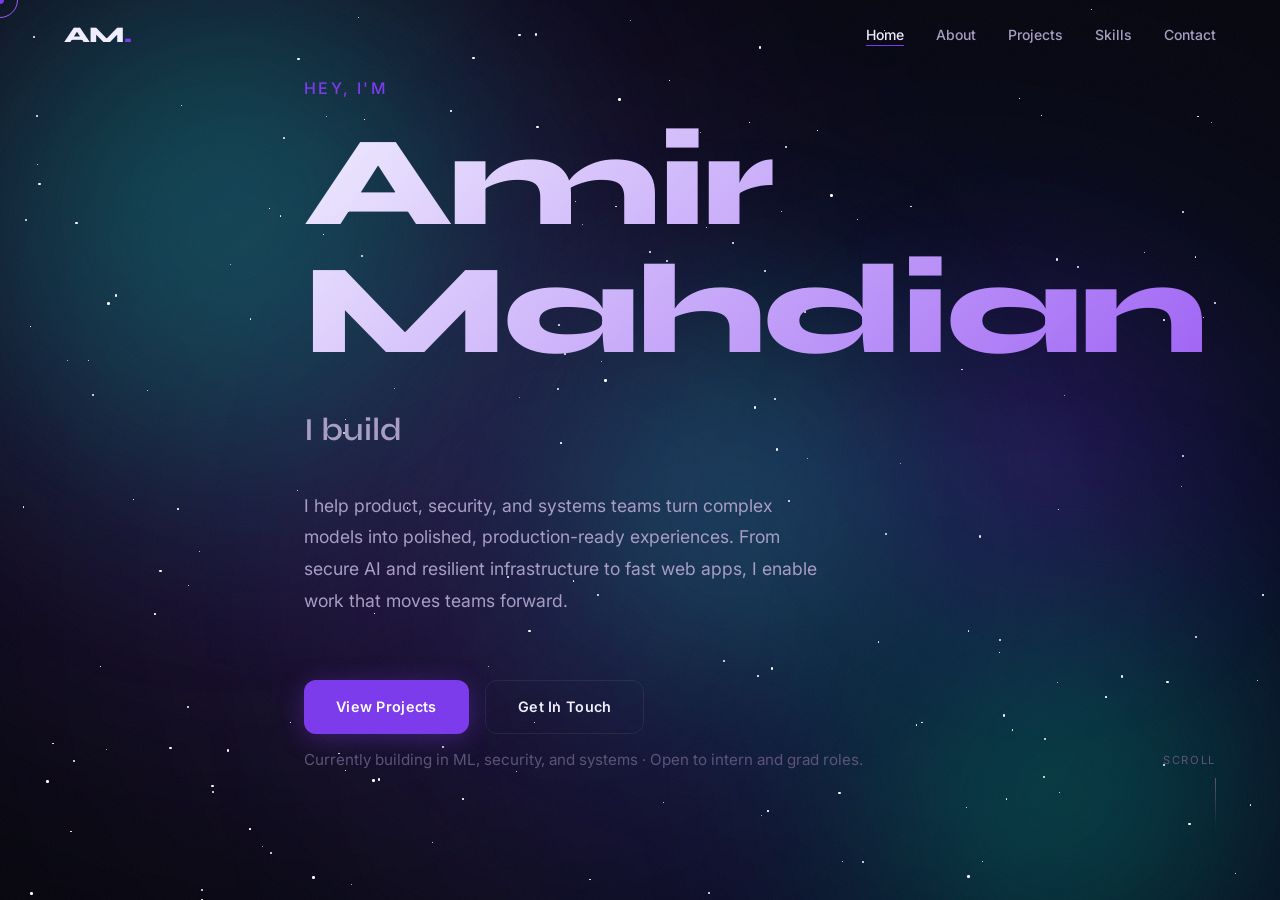
==== commit b4dc6c32: "fix: font loading & mobile hero animation delay" ====
--- a/index.html
+++ b/index.html
@@ -14,8 +14,7 @@
     <!-- Load fonts async so they don't block render -->
     <link rel="preconnect" href="https://fonts.googleapis.com" />
     <link rel="preconnect" href="https://fonts.gstatic.com" crossorigin />
-    <link rel="stylesheet" href="https://fonts.googleapis.com/css2?family=Syne:wght@400;600;700;800&family=Inter:wght@300;400;500;600&display=swap" media="print" onload="this.media='all'" />
-    <noscript><link rel="stylesheet" href="https://fonts.googleapis.com/css2?family=Syne:wght@400;600;700;800&family=Inter:wght@300;400;500;600&display=swap" /></noscript>
+    <link rel="stylesheet" href="https://fonts.googleapis.com/css2?family=Syne:wght@400;600;700;800&family=Inter:wght@300;400;500;600&display=swap" />
     <link rel="icon" type="image/svg+xml" href="data:image/svg+xml,<svg xmlns='http://www.w3.org/2000/svg' viewBox='0 0 100 100'><rect width='100' height='100' rx='16' fill='%2308080F'/><text y='72' x='46' text-anchor='middle' font-size='48' font-family='sans-serif' font-weight='900' fill='%23F0EEFF'>AM</text><text y='72' x='82' text-anchor='middle' font-size='60' font-family='sans-serif' font-weight='900' fill='%237C3AED'>.</text></svg>" />
     <link rel="stylesheet" href="css/style.css" />
 
@@ -102,12 +101,13 @@
             <span class="hero__typewriter" id="typewriter"></span>
           </div>
           <p class="hero__bio">
-            Striker mentality meets silicon. I don't just write code, I engineer experiences that hit hard and fast. From AI that anticipates your needs to systems that run like they're chasing a World Cup, every line serves the user and pushes the limits of what's possible.
+            I help product, security, and systems teams turn complex models into polished, production-ready experiences. From secure AI and resilient infrastructure to fast web apps, I enable work that moves teams forward.
           </p>
           <div class="hero__cta">
             <a href="#projects" class="btn btn--primary">View Projects</a>
-            <a href="#contact"  class="btn btn--outline">Get In Touch</a>
-          </div>
+            <a href="#contact" class="btn btn--outline">Get In Touch</a>
+          </div>
+          <p class="hero__status">Currently building in ML, security, and systems · Open to intern and grad roles.</p>
         </div>
         <div class="hero__orb" aria-hidden="true"></div>
         <div class="scroll-hint" aria-hidden="true">
@@ -162,6 +162,21 @@
               <div class="about__fact-wrap" style="min-height: 2rem;">
                 <span class="scramble-text accent" id="aboutFactText">[SYS.EDU] B.E. (Hons) Computer Engineering @ UoA</span> <span class="cursor-blink">_</span>
               </div>
+
+              <div class="about__links">
+                <a href="https://www.linkedin.com/in/amir-mahdian-775828161" target="_blank" rel="noopener" class="about__link-btn" aria-label="LinkedIn">
+                  <svg xmlns="http://www.w3.org/2000/svg" viewBox="0 0 24 24" fill="currentColor" width="18" height="18"><path d="M20.447 20.452h-3.554v-5.569c0-1.328-.027-3.037-1.852-3.037-1.853 0-2.136 1.445-2.136 2.939v5.667H9.351V9h3.414v1.561h.046c.477-.9 1.637-1.85 3.37-1.85 3.601 0 4.267 2.37 4.267 5.455v6.286zM5.337 7.433a2.062 2.062 0 01-2.063-2.065 2.064 2.064 0 112.063 2.065zm1.782 13.019H3.555V9h3.564v11.452zM22.225 0H1.771C.792 0 0 .774 0 1.729v20.542C0 23.227.792 24 1.771 24h20.451C23.2 24 24 23.227 24 22.271V1.729C24 .774 23.2 0 22.222 0h.003z"/></svg>
+                  LinkedIn
+                </a>
+                <a href="https://github.com/amirm4hz" target="_blank" rel="noopener" class="about__link-btn" aria-label="GitHub">
+                  <svg xmlns="http://www.w3.org/2000/svg" viewBox="0 0 24 24" fill="currentColor" width="18" height="18"><path d="M12 0C5.37 0 0 5.37 0 12c0 5.3 3.438 9.8 8.205 11.385.6.113.82-.258.82-.577v-2.165c-3.338.726-4.033-1.416-4.033-1.416-.546-1.387-1.333-1.756-1.333-1.756-1.089-.745.083-.729.083-.729 1.205.084 1.839 1.237 1.839 1.237 1.07 1.834 2.807 1.304 3.492.997.107-.775.418-1.305.762-1.604-2.665-.305-5.467-1.334-5.467-5.931 0-1.311.469-2.381 1.236-3.221-.124-.303-.535-1.524.117-3.176 0 0 1.008-.322 3.301 1.23A11.509 11.509 0 0112 5.803c1.02.005 2.047.138 3.006.404 2.291-1.552 3.297-1.23 3.297-1.23.653 1.653.242 2.874.118 3.176.77.84 1.235 1.911 1.235 3.221 0 4.609-2.807 5.624-5.479 5.929.43.372.823 1.102.823 2.222v3.293c0 .319.192.694.801.576C20.566 21.797 24 17.3 24 12c0-6.63-5.37-12-12-12z"/></svg>
+                  GitHub
+                </a>
+                <a href="assets/Amir_Mahdian_CV.pdf" target="_blank" rel="noopener" class="about__link-btn about__link-btn--accent" aria-label="Resume">
+                  <svg xmlns="http://www.w3.org/2000/svg" viewBox="0 0 24 24" fill="none" stroke="currentColor" stroke-width="2" width="18" height="18"><path d="M14 2H6a2 2 0 00-2 2v16a2 2 0 002 2h12a2 2 0 002-2V8z"/><polyline points="14 2 14 8 20 8"/><line x1="16" y1="13" x2="8" y2="13"/><line x1="16" y1="17" x2="8" y2="17"/><polyline points="10 9 9 9 8 9"/></svg>
+                  Resume
+                </a>
+              </div>
             </div>
 
           </div>
@@ -192,7 +207,7 @@
                 </div>
               </div>
               <h3 class="project-card__title">AI-Powered Network Intrusion Detection System</h3>
-              <p class="project-card__desc">Real-time anomaly detection using ML models trained on network traffic to identify and classify threats.</p>
+              <p class="project-card__desc">Real-time anomaly detection using ML models trained on network traffic. Random Forest achieved 99.23% accuracy and 0.9949 weighted F1 score on threat classification.</p>
               <div class="project-card__tags">
                 <span class="tag">Python</span>
                 <span class="tag">Scikit-learn</span>
@@ -223,7 +238,7 @@
                 </div>
               </div>
               <h3 class="project-card__title">Real-Time Collaborative Code Editor</h3>
-              <p class="project-card__desc">A browser-based editor supporting live multi-user collaboration with conflict-free synced state.</p>
+              <p class="project-card__desc">A browser-based editor built for live multi-user collaboration with conflict-free synced state and smooth real-time updates.</p>
               <div class="project-card__tags">
                 <span class="tag">JavaScript</span>
                 <span class="tag">WebSockets</span>
@@ -312,6 +327,11 @@
                 <svg xmlns="http://www.w3.org/2000/svg" viewBox="0 0 24 24" fill="none" stroke="currentColor" stroke-width="2"><path d="M4 4h16c1.1 0 2 .9 2 2v12c0 1.1-.9 2-2 2H4c-1.1 0-2-.9-2-2V6c0-1.1.9-2 2-2z"/><polyline points="22,6 12,12 2,6"/></svg>
                 amirmahdian16@gmail.com
               </a>
+              <a href="assets/Amir_Mahdian_CV.pdf" download class="social-link social-link--resume" id="resume-link">
+                <svg xmlns="http://www.w3.org/2000/svg" viewBox="0 0 24 24" fill="none" stroke="currentColor" stroke-width="2" width="20" height="20"><path d="M14 2H6a2 2 0 00-2 2v16a2 2 0 002 2h12a2 2 0 002-2V8z"/><polyline points="14 2 14 8 20 8"/><line x1="16" y1="13" x2="8" y2="13"/><line x1="16" y1="17" x2="8" y2="17"/><polyline points="10 9 9 9 8 9"/></svg>
+                <span class="resume-text">Resume</span>
+                <span class="resume-loading" id="resume-loading">Downloading...</span>
+              </a>
             </div>
           </div>
         </div>
--- a/css/style.css
+++ b/css/style.css
@@ -292,6 +292,14 @@
   transform: translateY(20px);
 }
 
+.hero__status {
+  color: var(--text-muted);
+  font-size: 0.95rem;
+  margin-top: 0.75rem;
+  opacity: 0;
+  transform: translateY(20px);
+}
+
 .hero__cta {
   display: flex;
   gap: var(--space-sm);
@@ -320,6 +328,20 @@
 @keyframes orb-breathe {
   0%, 100% { transform: translateY(-50%) scale(1);    opacity: 0.7; }
   50%       { transform: translateY(-50%) scale(1.08); opacity: 1;   }
+}
+
+.hero__greeting,
+.hero__name,
+.hero__title-wrap,
+.hero__bio,
+.hero__cta,
+.hero__status {
+  /* your existing opacity: 0 / transform styles stay as-is */
+  animation: hero-fallback 0.6s 3s forwards;
+}
+
+@keyframes hero-fallback {
+  to { opacity: 1; transform: none; }
 }
 
 /* ─────────────────────────────────────────────
@@ -643,6 +665,54 @@
   pointer-events: none;
 }
 
+/* ─── About section link buttons ─── */
+.about__links {
+  display: flex;
+  gap: 0.75rem;
+  margin-top: 1.5rem;
+  flex-wrap: wrap;
+}
+
+.about__link-btn {
+  display: inline-flex;
+  align-items: center;
+  gap: 8px;
+  padding: 10px 20px;
+  border-radius: var(--radius-md);
+  background: var(--bg-elevated);
+  border: 1px solid var(--border);
+  color: var(--text-secondary);
+  font-family: var(--font-body);
+  font-size: 0.875rem;
+  font-weight: 500;
+  text-decoration: none;
+  transition: color 0.2s, border-color 0.2s, background 0.2s, transform 0.2s;
+}
+
+.about__link-btn:hover {
+  color: var(--text-primary);
+  border-color: var(--accent);
+  background: var(--accent-subtle);
+  transform: translateY(-2px);
+}
+
+.about__link-btn--accent {
+  background: var(--accent);
+  border-color: var(--accent);
+  color: #fff;
+}
+
+.about__link-btn--accent:hover {
+  background: var(--accent-light);
+  border-color: var(--accent-light);
+  color: #fff;
+  transform: translateY(-2px);
+}
+
+@media (max-width: 900px) {
+  .about__links { justify-content: center; }
+}
+
 @keyframes badge-scan {
   0% { left: -100%; }
   15% { left: 200%; } 
@@ -928,6 +998,48 @@
   transform: translateX(6px);
 }
 
+.social-link--resume {
+  border-color: var(--accent);
+  background: rgba(124, 58, 237, 0.08);
+  color: var(--text-primary);
+}
+
+.social-link--resume:hover {
+  color: #fff;
+  background: var(--accent);
+  border-color: var(--accent);
+  transform: translateX(6px);
+}
+
+.resume-text {
+  display: inline;
+}
+
+.resume-loading {
+  display: none;
+  opacity: 0;
+  transition: opacity 0.2s ease;
+}
+
+#resume-link.is-loading .resume-text {
+  display: none;
+}
+
+#resume-link.is-loading .resume-loading {
+  display: inline;
+  opacity: 1;
+  animation: pulse 1.5s ease-in-out infinite;
+}
+
+@keyframes pulse {
+  0%, 100% {
+    opacity: 1;
+  }
+  50% {
+    opacity: 0.5;
+  }
+}
+
 .contact__particles {
   position: absolute;
   inset: 0;
@@ -1264,6 +1376,21 @@
   .about__avatar         { width: 200px; height: 200px; margin: 0 auto; }
   .about__fact-wrap      { text-align: left; }
   .about__fact-text      { white-space: normal; }
+  .about__links {
+    flex-direction: column;
+    align-items: center;
+  }
+  .about__link-btn {
+    width: min(100%, 320px);
+    justify-content: center;
+  }
+  .contact__socials {
+    align-items: stretch;
+  }
+  .contact__socials .social-link {
+    width: 100%;
+    justify-content: center;
+  }
 
   /* Projects */
   .projects__grid { grid-template-columns: 1fr; gap: 1rem; }
@@ -1439,15 +1566,14 @@
     scroll-behavior: auto !important;
   }
   
-  .hero__orb,
-  .aurora__blob,
-  .scroll-hint,
-  .nebula-blob,
-  .star,
-  .shooting-star,
-  .particle,
-  .badge-scan,
-  .uplink-pulse {
+  .hero__greeting,
+  .hero__name,
+  .hero__title-wrap,
+  .hero__bio,
+  .hero__cta,
+  .hero__status {
+    opacity: 1 !important;
+    transform: none !important;
     animation: none !important;
   }
 }
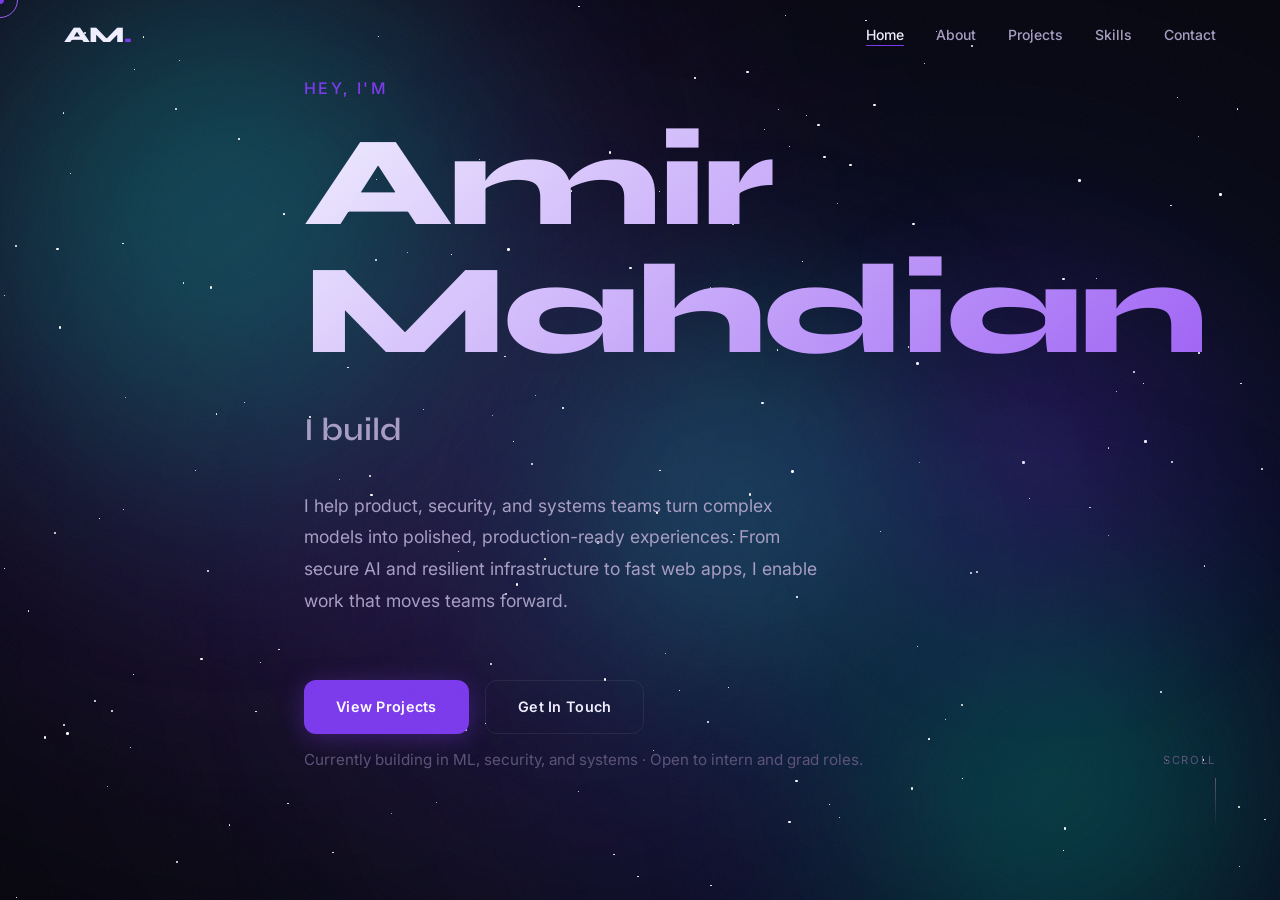
==== commit a919d3a1: "fix: hide loader on DOMContentLoaded to prevent mobile blank screen" ====
--- a/index.html
+++ b/index.html
@@ -14,7 +14,8 @@
     <!-- Load fonts async so they don't block render -->
     <link rel="preconnect" href="https://fonts.googleapis.com" />
     <link rel="preconnect" href="https://fonts.gstatic.com" crossorigin />
-    <link rel="stylesheet" href="https://fonts.googleapis.com/css2?family=Syne:wght@400;600;700;800&family=Inter:wght@300;400;500;600&display=swap" />
+    <link rel="stylesheet" href="https://fonts.googleapis.com/css2?family=Syne:wght@400;600;700;800&family=Inter:wght@300;400;500;600&display=swap" media="print" onload="this.media='all'" />
+    <noscript><link rel="stylesheet" href="https://fonts.googleapis.com/css2?family=Syne:wght@400;600;700;800&family=Inter:wght@300;400;500;600&display=swap" /></noscript>
     <link rel="icon" type="image/svg+xml" href="data:image/svg+xml,<svg xmlns='http://www.w3.org/2000/svg' viewBox='0 0 100 100'><rect width='100' height='100' rx='16' fill='%2308080F'/><text y='72' x='46' text-anchor='middle' font-size='48' font-family='sans-serif' font-weight='900' fill='%23F0EEFF'>AM</text><text y='72' x='82' text-anchor='middle' font-size='60' font-family='sans-serif' font-weight='900' fill='%237C3AED'>.</text></svg>" />
     <link rel="stylesheet" href="css/style.css" />
 
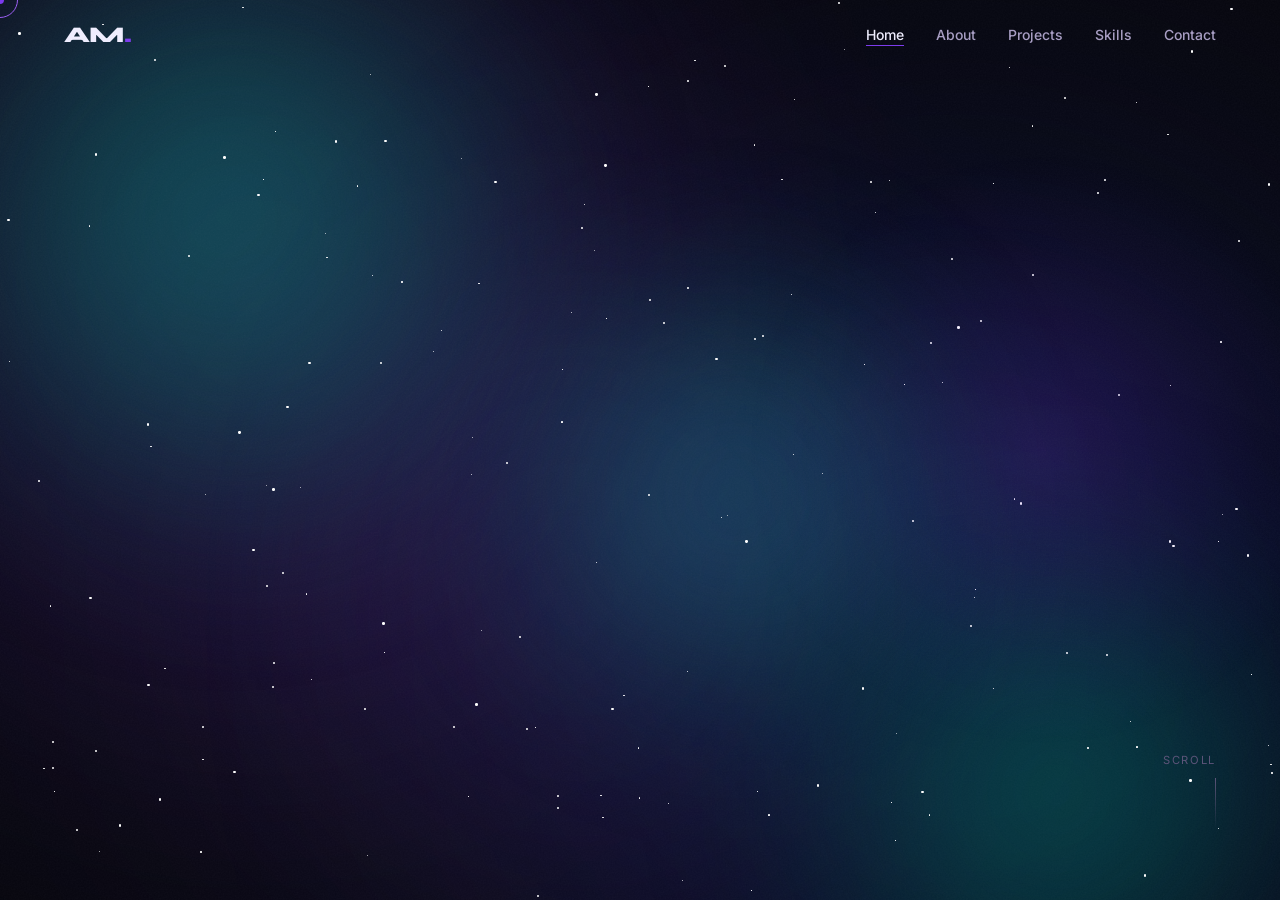
==== commit 803f9be4: "fix: restore loader to window.load, remove defer from own scripts, remove CSS hero fallback" ====
--- a/index.html
+++ b/index.html
@@ -347,10 +347,10 @@
     </main>
 
     <!-- CDN SCRIPTS — deferred so they don't block initial paint -->
-    <script defer src="https://cdnjs.cloudflare.com/ajax/libs/gsap/3.12.5/gsap.min.js"></script>
-    <script defer src="https://cdnjs.cloudflare.com/ajax/libs/gsap/3.12.5/ScrollTrigger.min.js"></script>
-    <script defer src="https://cdnjs.cloudflare.com/ajax/libs/vanilla-tilt/1.8.1/vanilla-tilt.min.js"></script>
-    <script defer src="js/animations.js"></script>
-    <script defer src="js/main.js"></script>
+  <script defer src="https://cdnjs.cloudflare.com/ajax/libs/gsap/3.12.5/gsap.min.js"></script>
+  <script defer src="https://cdnjs.cloudflare.com/ajax/libs/gsap/3.12.5/ScrollTrigger.min.js"></script>
+  <script defer src="https://cdnjs.cloudflare.com/ajax/libs/vanilla-tilt/1.8.1/vanilla-tilt.min.js"></script>
+  <script src="js/animations.js"></script>
+  <script src="js/main.js"></script>
   </body>
 </html>
--- a/css/style.css
+++ b/css/style.css
@@ -330,19 +330,6 @@
   50%       { transform: translateY(-50%) scale(1.08); opacity: 1;   }
 }
 
-.hero__greeting,
-.hero__name,
-.hero__title-wrap,
-.hero__bio,
-.hero__cta,
-.hero__status {
-  /* your existing opacity: 0 / transform styles stay as-is */
-  animation: hero-fallback 0.6s 3s forwards;
-}
-
-@keyframes hero-fallback {
-  to { opacity: 1; transform: none; }
-}
 
 /* ─────────────────────────────────────────────
    AURORA NEBULA — hero background
